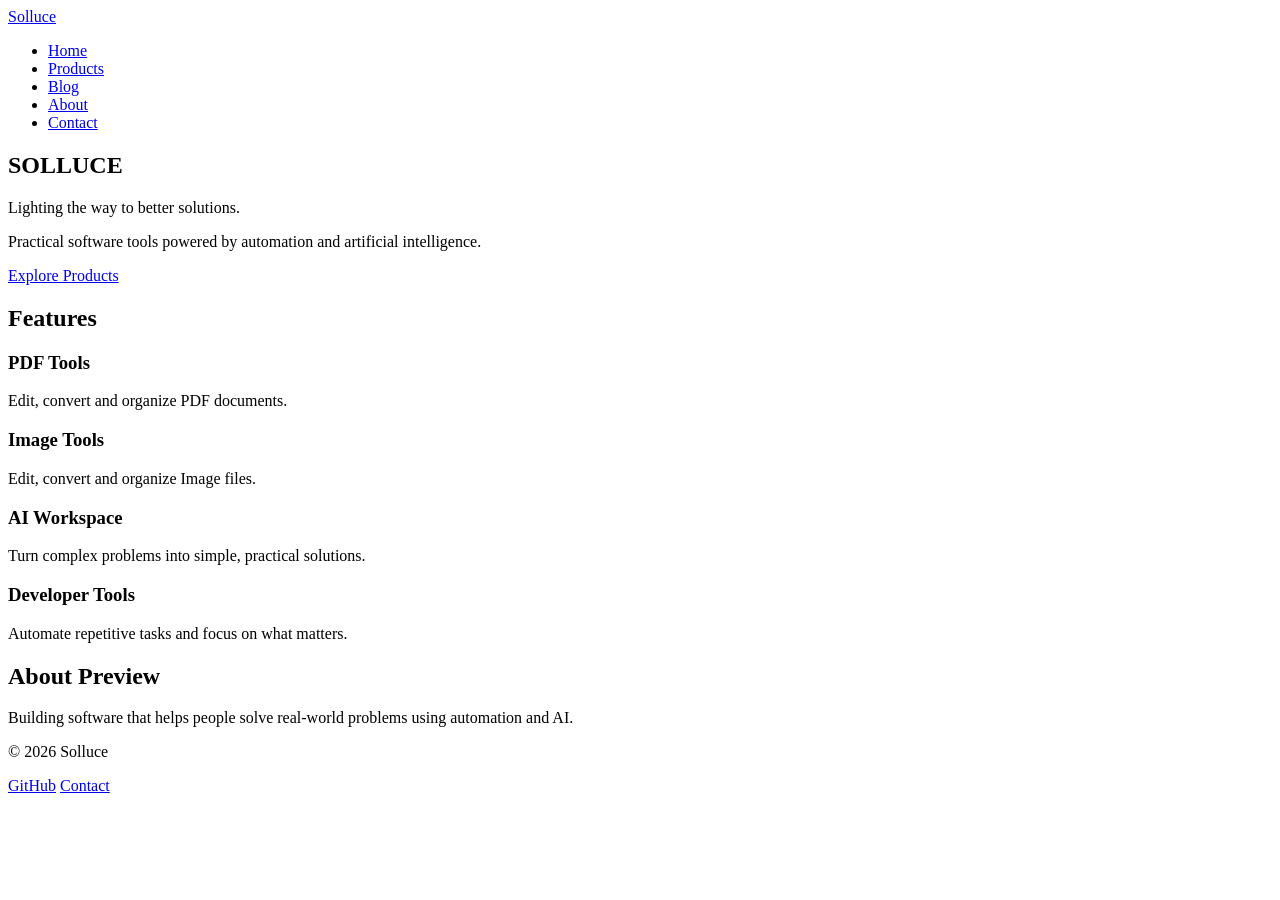
==== index.html @ 92a81cae "Created homepage semantic HTML structure" ====
<!DOCTYPE html>
<html lang="en">
    <head>
        <meta charset="UTF-8">
        <meta name="viewport" content="width=device-width, initial-scale=1.0">
        <meta name="description" content="Solluce builds practical software tools powered by automation and artificial intelligence.">
        <title>Solluce</title>
    </head>
    <body>

        <!-- Header -->
        <header>
            <nav>
                <a href="index.html">Solluce</a>
                <ul>
                    <li><a href="index.html">Home</a></li>
                    <li><a href="pages/products.html">Products</a></li>
                    <li><a href="pages/blog.html">Blog</a></li>
                    <li><a href="pages/about.html">About</a></li>
                    <li><a href="pages/contact.html">Contact</a></li>
                </ul>
            </nav>
        </header>

        <main>

            <!-- Hero Section -->
            <section>
                <h1>SOLLUCE</h1>
                <p>Lighting the way to better solutions.</p>
                <p>Practical software tools powered by automation and artificial intelligence.</p>
                <a href="pages/products.html">Explore Products</a>
            </section>

            <!-- Features -->
            <section>
                <h2>Features</h2>
                <article>
                    <h3>PDF Tools</h3>
                    <p>Edit, convert and organize PDF documents.</p>
                </article>
                <article>
                    <h3>Image Tools</h3>
                    <p>Edit, convert and organize Image files.</p>
                </article>
                <article>
                    <h3>AI Workspace</h3>
                    <p>Turn complex problems into simple, practical solutions.</p>
                </article>
                <article>
                    <h3>Developer Tools</h3>
                    <p>Automate repetitive tasks and focus on what matters.</p>
                </article>
            </section>

            <!-- About Preview -->
            <section>
                <h2>About Preview</h2>
                <p>Building software that helps people solve real-world problems using automation and AI.</p>
            </section>

        </main>

        <footer>
            <p>&copy; 2026 Solluce</p>
            <a href="https://github.com/Moein-azari/Solluce-web" target="_blank" rel="noopener noreferrer">GitHub</a>
            <a href="pages/contact.html">Contact</a>
        </footer>

    </body>
</html>
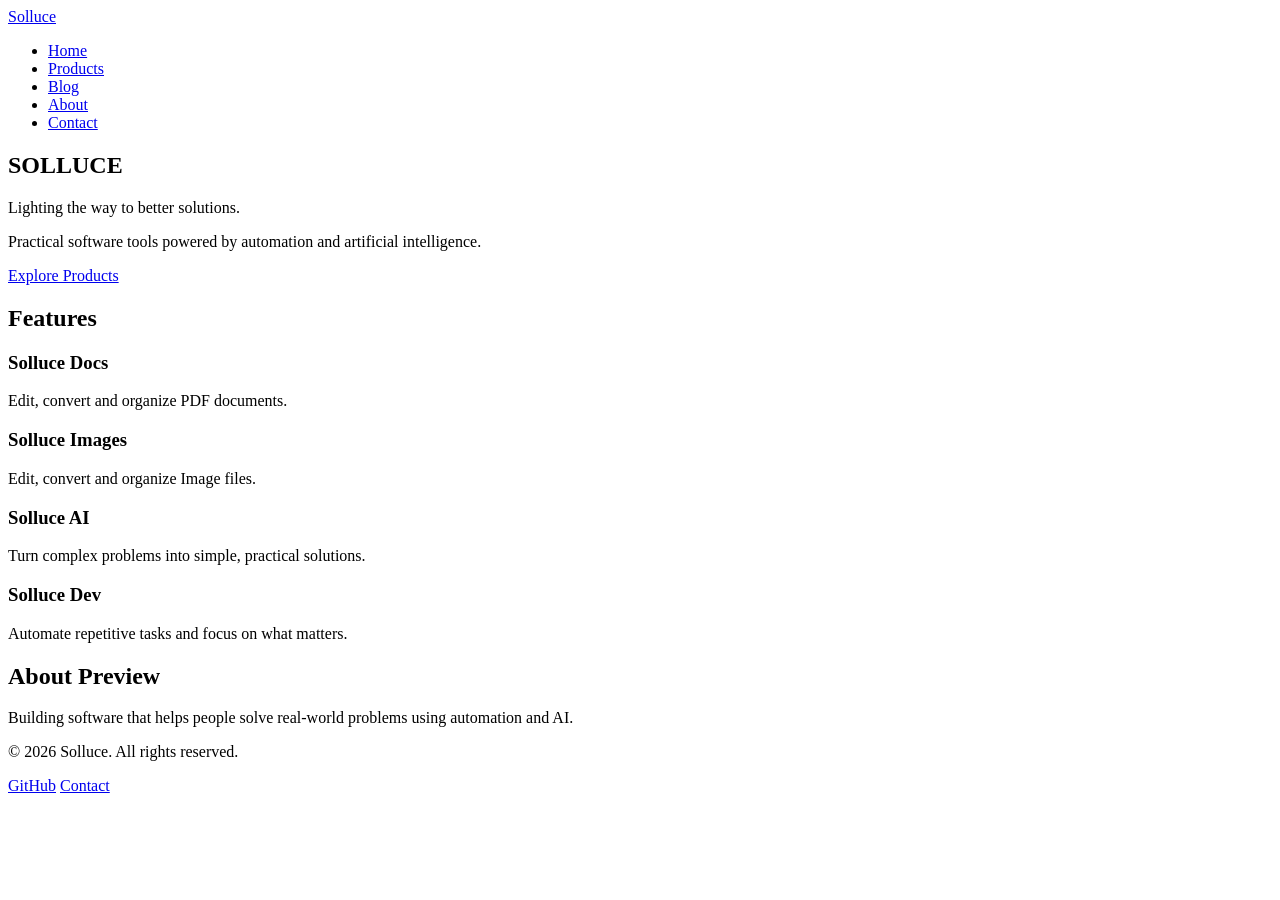
==== commit fee50e16: "Complete HTML structure for all main pages" ====
--- a/index.html
+++ b/index.html
@@ -10,10 +10,10 @@
 
         <!-- Header -->
         <header>
-            <nav>
-                <a href="index.html">Solluce</a>
+            <nav aria-label="Main navigation">
+                <a href="index.html" aria-label="Solluce Home">Solluce</a>
                 <ul>
-                    <li><a href="index.html">Home</a></li>
+                    <li><a href="index.html" aria-current="page">Home</a></li>
                     <li><a href="pages/products.html">Products</a></li>
                     <li><a href="pages/blog.html">Blog</a></li>
                     <li><a href="pages/about.html">About</a></li>
@@ -22,7 +22,7 @@
             </nav>
         </header>
 
-        <main>
+        <main id="main-content">
 
             <!-- Hero Section -->
             <section>
@@ -36,19 +36,19 @@
             <section>
                 <h2>Features</h2>
                 <article>
-                    <h3>PDF Tools</h3>
+                    <h3>Solluce Docs</h3>
                     <p>Edit, convert and organize PDF documents.</p>
                 </article>
                 <article>
-                    <h3>Image Tools</h3>
+                    <h3>Solluce Images</h3>
                     <p>Edit, convert and organize Image files.</p>
                 </article>
                 <article>
-                    <h3>AI Workspace</h3>
+                    <h3>Solluce AI</h3>
                     <p>Turn complex problems into simple, practical solutions.</p>
                 </article>
                 <article>
-                    <h3>Developer Tools</h3>
+                    <h3>Solluce Dev</h3>
                     <p>Automate repetitive tasks and focus on what matters.</p>
                 </article>
             </section>
@@ -62,7 +62,7 @@
         </main>
 
         <footer>
-            <p>&copy; 2026 Solluce</p>
+            <p>&copy; 2026 Solluce. All rights reserved.</p>
             <a href="https://github.com/Moein-azari/Solluce-web" target="_blank" rel="noopener noreferrer">GitHub</a>
             <a href="pages/contact.html">Contact</a>
         </footer>
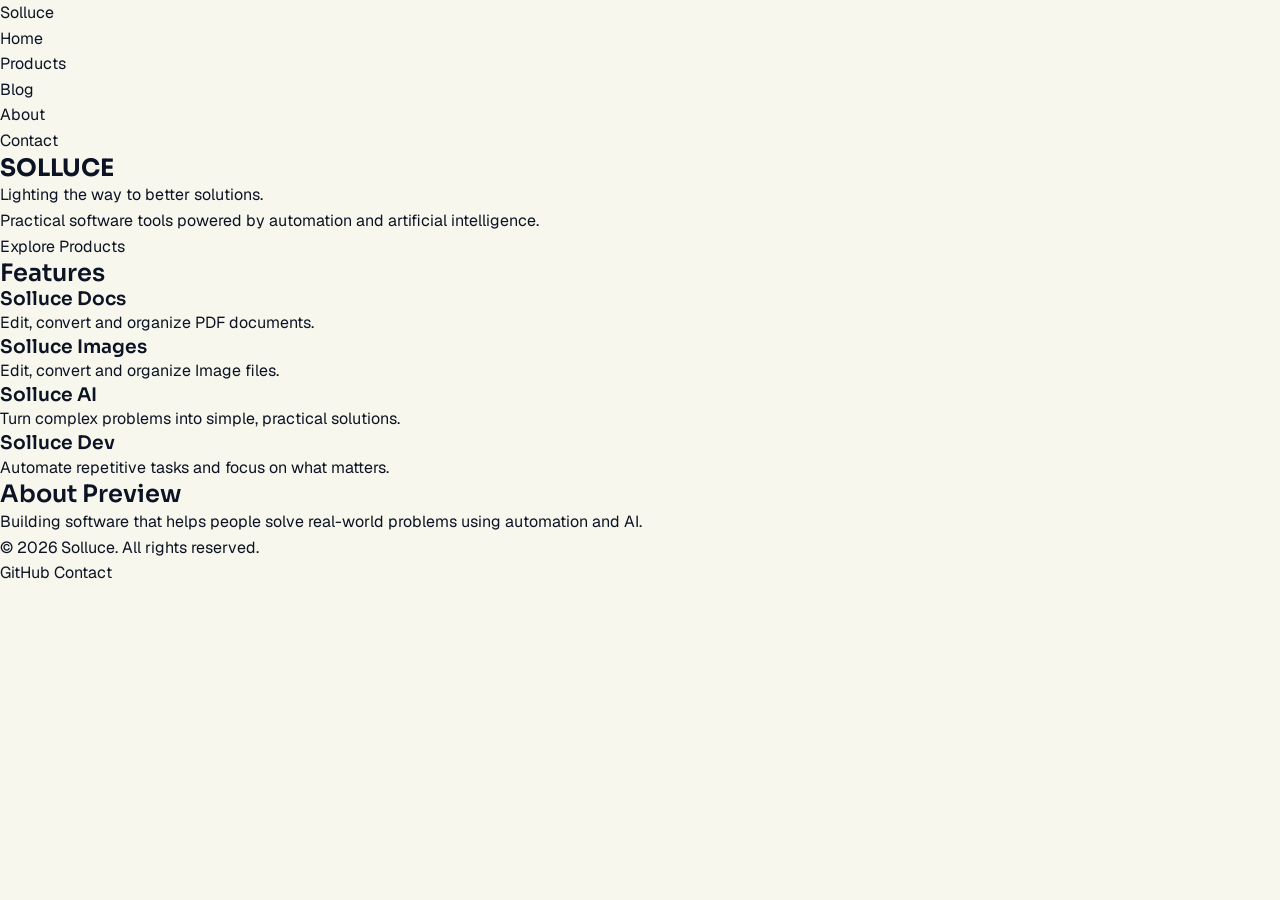
==== commit e5dedbd4: "Add cSS reset, gobalstyles, typography and layout foundations" ====
--- a/index.html
+++ b/index.html
@@ -4,6 +4,7 @@
         <meta charset="UTF-8">
         <meta name="viewport" content="width=device-width, initial-scale=1.0">
         <meta name="description" content="Solluce builds practical software tools powered by automation and artificial intelligence.">
+        <link rel="stylesheet" href="assets/css/style.css">
         <title>Solluce</title>
     </head>
     <body>
--- a/assets/css/style.css
+++ b/assets/css/style.css
@@ -0,0 +1,247 @@
+/* ===================================
+   CSS RESET
+=================================== */
+
+*,
+*::before,
+*::after {
+    box-sizing: border-box;
+    margin: 0;
+    padding: 0;
+}
+
+html {
+    scroll-behavior: smooth;
+}
+
+@media (prefers-reduced-motion: reduce) {
+    html {
+        scroll-behavior: auto;
+    }
+}
+
+body {
+    min-height: 100vh;
+}
+
+img,
+picture,
+video,
+canvas,
+svg {
+    display: block;
+    max-width: 100%;
+}
+
+input,
+button,
+textarea,
+select {
+    font: inherit;
+}
+
+button {
+    cursor: pointer;
+    border: none;
+    background: none;
+}
+
+a {
+    color: inherit;
+    text-decoration: none;
+}
+
+ul,
+ol {
+    list-style: none;
+}
+
+/* ===================================
+   FONT FACES
+=================================== */
+
+@font-face {
+    font-family: "Sora";
+    src: url("../fonts/sora/sora-400.woff2") format("woff2");
+    font-weight: 400;
+    font-style: normal;
+    font-display: swap;
+}
+
+@font-face {
+    font-family: "Sora";
+    src: url("../fonts/sora/sora-600.woff2") format("woff2");
+    font-weight: 600;
+    font-style: normal;
+    font-display: swap;
+}
+
+@font-face {
+    font-family: "Sora";
+    src: url("../fonts/sora/sora-700.woff2") format("woff2");
+    font-weight: 700;
+    font-style: normal;
+    font-display: swap;
+}
+
+@font-face {
+    font-family: "Sora";
+    src: url("../fonts/sora/sora-800.woff2") format("woff2");
+    font-weight: 800;
+    font-style: normal;
+    font-display: swap;
+}
+
+@font-face {
+    font-family: "Geist";
+    src: url("../fonts/geist/geist-400.woff2") format("woff2");
+    font-weight: 400;
+    font-style: normal;
+    font-display: swap;
+}
+
+@font-face {
+    font-family: "Geist";
+    src: url("../fonts/geist/geist-500.woff2") format("woff2");
+    font-weight: 500;
+    font-style: normal;
+    font-display: swap;
+}
+
+@font-face {
+    font-family: "JetBrains Mono";
+    src: url("../fonts/jetbrains-mono/jetbrains-mono-400.woff2") format("woff2");
+    font-weight: 400;
+    font-style: normal;
+    font-display: swap;
+}
+
+
+/* ===================================
+   DESIGN TOKENS
+=================================== */
+
+:root {
+
+    /* Brand Colors */
+
+    --primary: #1A4369;
+    --secondary: #064530;
+    --accent: #E8AB2E;
+
+    --background-primary: #F7F7ED;
+    --surface-primary: #E6EDF5;
+
+    --text-primary: #0C1324;
+    --border: #CBD5E1;
+
+    --success: #22C55E;
+    --warning: #F59E0B;
+    --error: #AB0E0E;
+
+    --font-heading: "Sora", sans-serif;
+    --font-body: "Geist", sans-serif;
+    --font-code: "JetBrains Mono", monospace;
+
+    --font-light: 300;
+    --font-regular: 400;
+    --font-medium: 500;
+    --font-semibold: 600;
+    --font-bold: 700;
+    --font-extrabold: 800;
+
+    --space-xs: 4px;
+    --space-sm: 8px;
+    --space-md: 16px;
+    --space-lg: 24px;
+    --space-xl: 32px;
+    --space-2xl: 48px;
+
+    --radius-xs: 4px;
+    --radius-sm: 8px;
+    --radius-md: 12px;
+    --radius-lg: 20px;
+    --radius-full: 9999px;
+
+    --transition-fast: 150ms ease;
+    --transition-normal: 250ms ease;
+    --transition-slow: 400ms ease;
+
+    --shadow-sm: 0 2px 4px rgba(0,0,0,.08);
+    --shadow-md: 0 8px 24px rgba(0,0,0,.10);
+    --shadow-lg: 0 16px 40px rgba(0,0,0,.15);
+
+    --container-width: 1200px;
+}
+
+
+/* ===================================
+   GLOBAL STYLES
+=================================== */
+
+body {
+    background-color: var(--background-primary);
+    color: var(--text-primary);
+    font-family: var(--font-body);
+    font-weight: var(--font-regular);
+    line-height: 1.6;
+}
+
+::selection {
+    background-color: var(--accent);
+    color: var(--background-primary);
+}
+
+
+/* ===================================
+   TYPOGRAPHY
+=================================== */
+
+h1,
+h2,
+h3,
+h4,
+h5,
+h6 {
+    font-family: var(--font-heading);
+    line-height: 1.2;
+}
+
+h1 {
+    font-weight: var(--font-bold);
+}
+
+h2,
+h3 {
+    font-weight: var(--font-semibold);
+}
+
+code,
+pre {
+    font-family: var(--font-code);
+}
+
+
+/* ===================================
+   LAYOUT
+=================================== */
+
+.container {
+    width: min(100% - 2rem, var(--container-width));
+    margin-inline: auto;
+}
+
+
+/* ===================================
+   COMPONENTS
+=================================== */
+
+
+/* ===================================
+   UTILITIES
+=================================== */
+
+
+/* ===================================
+   RESPONSIVE
+=================================== */
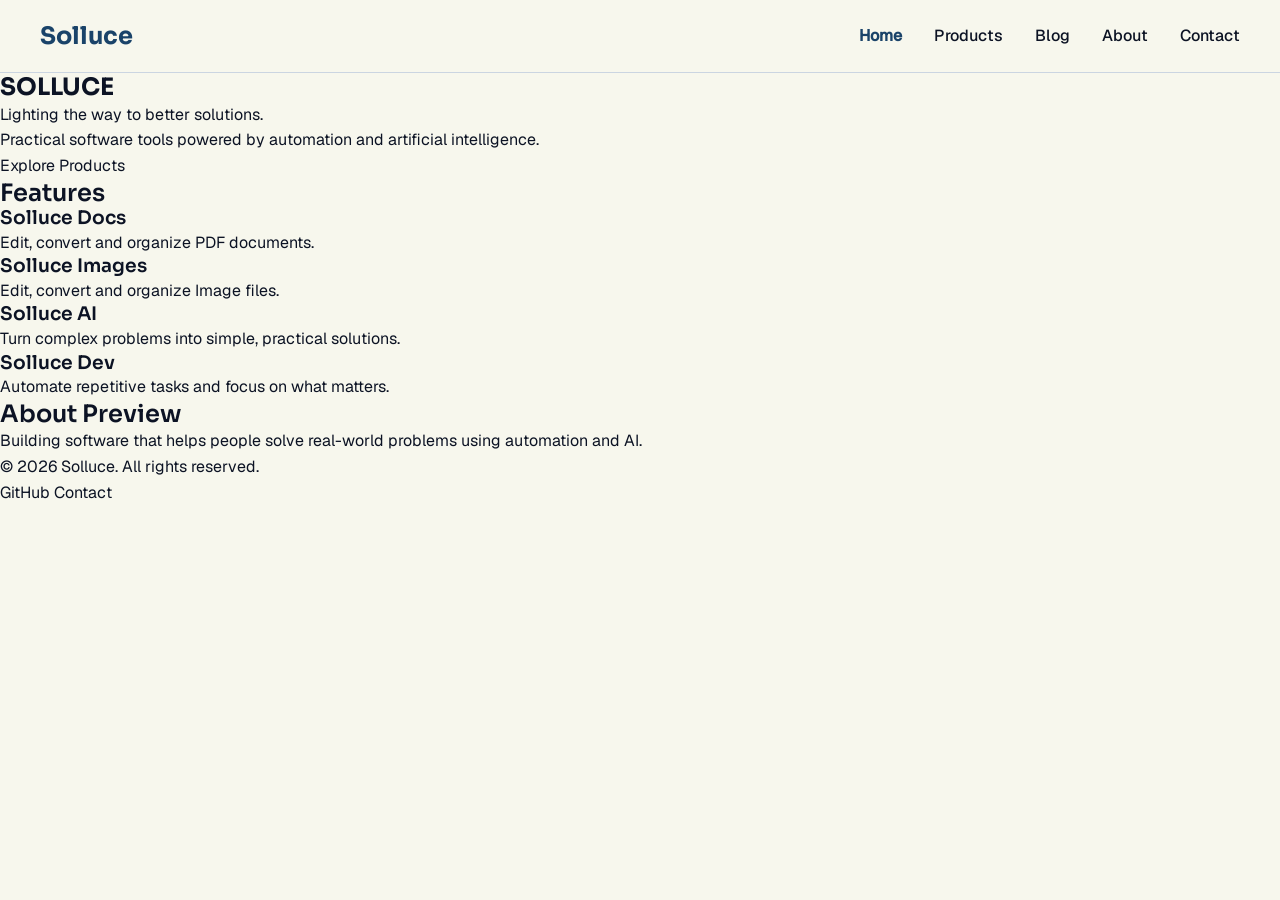
==== commit d9dccf7b: "Style header and navigation" ====
--- a/index.html
+++ b/index.html
@@ -11,16 +11,18 @@
 
         <!-- Header -->
         <header>
-            <nav aria-label="Main navigation">
-                <a href="index.html" aria-label="Solluce Home">Solluce</a>
-                <ul>
-                    <li><a href="index.html" aria-current="page">Home</a></li>
-                    <li><a href="pages/products.html">Products</a></li>
-                    <li><a href="pages/blog.html">Blog</a></li>
-                    <li><a href="pages/about.html">About</a></li>
-                    <li><a href="pages/contact.html">Contact</a></li>
-                </ul>
-            </nav>
+            <div class="container">
+                <nav aria-label="Main navigation">
+                    <a href="index.html" aria-label="Solluce Home">Solluce</a>
+                    <ul>
+                        <li><a href="index.html" aria-current="page">Home</a></li>
+                        <li><a href="pages/products.html">Products</a></li>
+                        <li><a href="pages/blog.html">Blog</a></li>
+                        <li><a href="pages/about.html">About</a></li>
+                        <li><a href="pages/contact.html">Contact</a></li>
+                    </ul>
+                </nav>
+            </div>
         </header>
 
         <main id="main-content">
--- a/assets/css/style.css
+++ b/assets/css/style.css
@@ -236,6 +236,49 @@
    COMPONENTS
 =================================== */
 
+header {
+    background-color: var(--background-primary);
+    border-bottom: 1px solid var(--border);
+}
+
+header nav {
+    display: flex;
+    justify-content: space-between;
+    align-items: center;
+
+    min-height: 72px;
+}
+
+header ul {
+    display: flex;
+    align-items: center;
+    gap: var(--space-xl);
+}
+
+header nav > a {
+    font-family: var(--font-heading);
+    font-size: 1.5rem;
+    font-weight: var(--font-bold);
+
+    color: var(--primary);
+}
+
+header ul a {
+    font-family: var(--font-body);
+    font-weight: var(--font-medium);
+
+    transition: color var(--transition-fast);
+}
+
+header ul a:hover {
+    color: var(--primary);
+}
+
+header a[aria-current="page"] {
+    color: var(--primary);
+    font-weight: var(--font-semibold);
+}
+
 
 /* ===================================
    UTILITIES
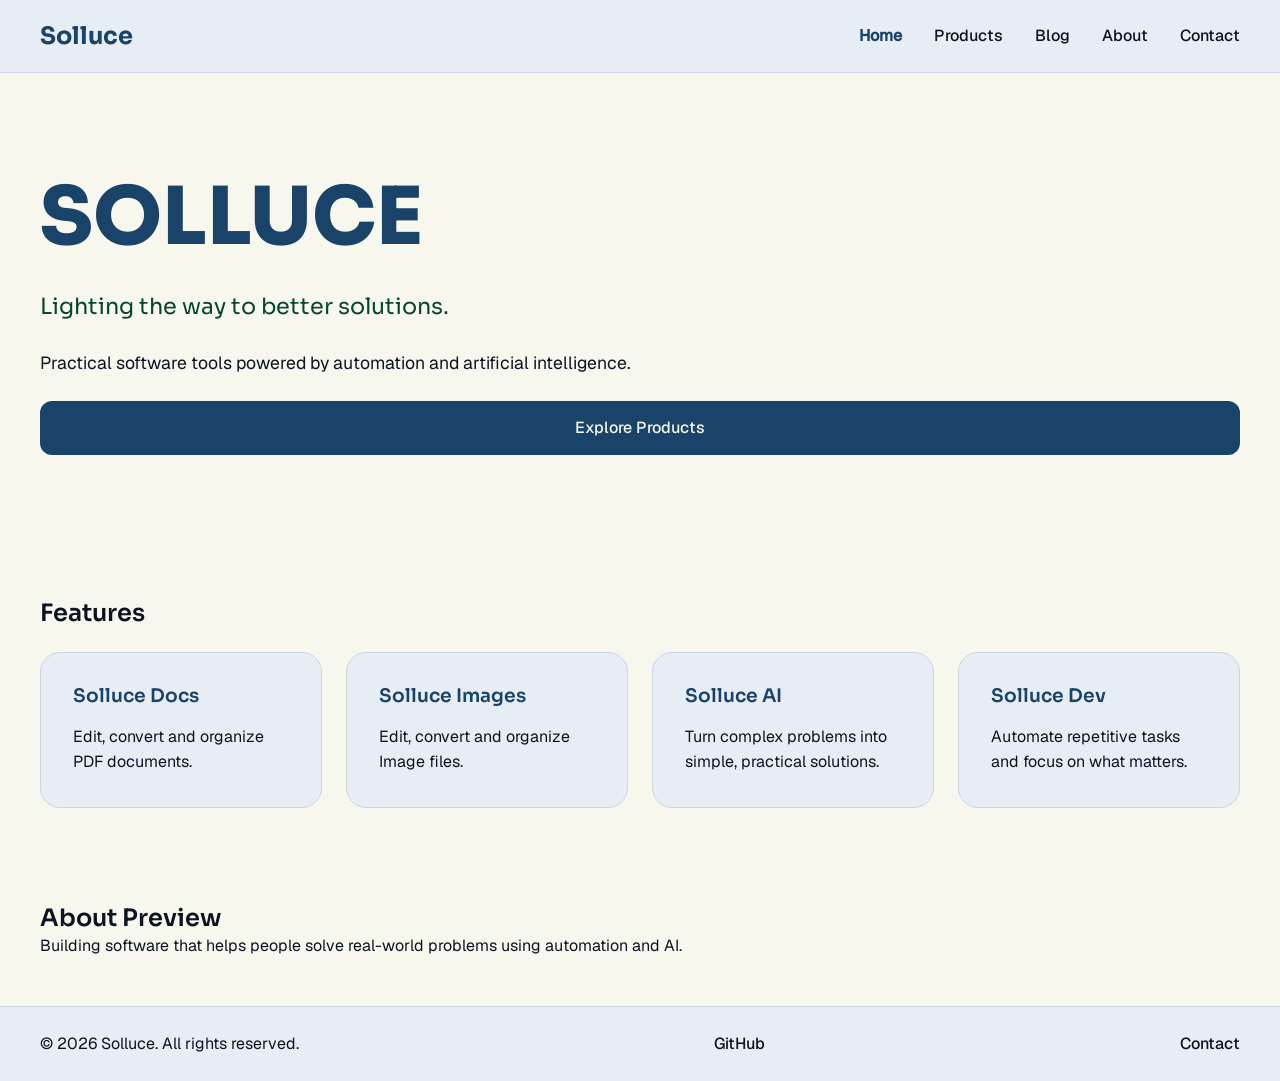
==== commit 86075307: "Fix border variable bug and complete card, footer and section spacing styles" ====
--- a/index.html
+++ b/index.html
@@ -13,13 +13,35 @@
         <header>
             <div class="container">
                 <nav aria-label="Main navigation">
-                    <a href="index.html" aria-label="Solluce Home">Solluce</a>
+                    <a href="index.html" aria-label="Solluce Home">
+                        Solluce
+                    </a>
                     <ul>
-                        <li><a href="index.html" aria-current="page">Home</a></li>
-                        <li><a href="pages/products.html">Products</a></li>
-                        <li><a href="pages/blog.html">Blog</a></li>
-                        <li><a href="pages/about.html">About</a></li>
-                        <li><a href="pages/contact.html">Contact</a></li>
+                        <li>
+                            <a href="index.html" aria-current="page">
+                                Home
+                            </a>
+                        </li>
+                        <li>
+                            <a href="pages/products.html">
+                                Products
+                            </a>
+                        </li>
+                        <li>
+                            <a href="pages/blog.html">
+                                Blog
+                            </a>
+                        </li>
+                        <li>
+                            <a href="pages/about.html">
+                                About
+                            </a>
+                        </li>
+                        <li>
+                            <a href="pages/contact.html">
+                                Contact
+                            </a>
+                        </li>
                     </ul>
                 </nav>
             </div>
@@ -28,46 +50,86 @@
         <main id="main-content">
 
             <!-- Hero Section -->
-            <section>
-                <h1>SOLLUCE</h1>
-                <p>Lighting the way to better solutions.</p>
-                <p>Practical software tools powered by automation and artificial intelligence.</p>
-                <a href="pages/products.html">Explore Products</a>
+            <section class="hero">
+                <div class="container">
+                    <h1>SOLLUCE</h1>
+                    <p class="hero-tagline">
+                        Lighting the way to better solutions.
+                    </p>
+                    <p class="hero-description">
+                        Practical software tools powered by automation and artificial intelligence.
+                    </p>
+                    <a class="button-primary" href="pages/products.html">
+                        Explore Products
+                    </a>
+                </div>
             </section>
 
             <!-- Features -->
-            <section>
-                <h2>Features</h2>
-                <article>
-                    <h3>Solluce Docs</h3>
-                    <p>Edit, convert and organize PDF documents.</p>
-                </article>
-                <article>
-                    <h3>Solluce Images</h3>
-                    <p>Edit, convert and organize Image files.</p>
-                </article>
-                <article>
-                    <h3>Solluce AI</h3>
-                    <p>Turn complex problems into simple, practical solutions.</p>
-                </article>
-                <article>
-                    <h3>Solluce Dev</h3>
-                    <p>Automate repetitive tasks and focus on what matters.</p>
-                </article>
+            <section class="features">
+                <div class="container">
+                    <h2>Features</h2>
+                    <div class="card-grid">
+                        <article class="card">
+                            <div class="card-header">
+                                <h3>Solluce Docs</h3>
+                            </div>
+                            <div class="card-body">
+                                <p>
+                                    Edit, convert and organize PDF documents.
+                                </p>
+                            </div>
+                        </article>
+                        <article class="card">
+                            <div class="card-header">
+                                <h3>Solluce Images</h3>
+                            </div>
+                            <div class="card-body">
+                                <p>
+                                    Edit, convert and organize Image files.
+                                </p>
+                            </div>
+                        </article>
+                        <article class="card">
+                            <div class="card-header">
+                                <h3>Solluce AI</h3>
+                            </div>
+                            <div class="card-body">
+                                <p>
+                                    Turn complex problems into simple, practical solutions.
+                                </p>
+                            </div>
+                        </article>
+                        <article class="card">
+                            <div class="card-header">
+                                <h3>Solluce Dev</h3>
+                            </div>
+                            <div class="card-body">
+                                <p>
+                                    Automate repetitive tasks and focus on what matters.
+                                </p>
+                            </div>
+                        </article>
+                    </div>
+                </div>
             </section>
 
             <!-- About Preview -->
-            <section>
-                <h2>About Preview</h2>
-                <p>Building software that helps people solve real-world problems using automation and AI.</p>
+            <section class="about-preview">
+                <div class="container">
+                    <h2>About Preview</h2>
+                    <p>Building software that helps people solve real-world problems using automation and AI.</p>
+                </div>
             </section>
 
         </main>
 
         <footer>
-            <p>&copy; 2026 Solluce. All rights reserved.</p>
-            <a href="https://github.com/Moein-azari/Solluce-web" target="_blank" rel="noopener noreferrer">GitHub</a>
-            <a href="pages/contact.html">Contact</a>
+            <div class="container">
+                <p>&copy; 2026 Solluce. All rights reserved.</p>
+                <a href="https://github.com/Moein-azari/Solluce-web" target="_blank" rel="noopener noreferrer">GitHub</a>
+                <a href="pages/contact.html">Contact</a>
+            </div>
         </footer>
 
     </body>
--- a/assets/css/style.css
+++ b/assets/css/style.css
@@ -56,6 +56,7 @@
     list-style: none;
 }
 
+
 /* ===================================
    FONT FACES
 =================================== */
@@ -124,7 +125,6 @@
 :root {
 
     /* Brand Colors */
-
     --primary: #1A4369;
     --secondary: #064530;
     --accent: #E8AB2E;
@@ -133,12 +133,13 @@
     --surface-primary: #E6EDF5;
 
     --text-primary: #0C1324;
-    --border: #CBD5E1;
+    --border-color: #CBD5E1;
 
     --success: #22C55E;
     --warning: #F59E0B;
     --error: #AB0E0E;
 
+    /* Typography */
     --font-heading: "Sora", sans-serif;
     --font-body: "Geist", sans-serif;
     --font-code: "JetBrains Mono", monospace;
@@ -150,6 +151,7 @@
     --font-bold: 700;
     --font-extrabold: 800;
 
+    /* Spacing */
     --space-xs: 4px;
     --space-sm: 8px;
     --space-md: 16px;
@@ -157,20 +159,24 @@
     --space-xl: 32px;
     --space-2xl: 48px;
 
+    /* Radius */
     --radius-xs: 4px;
     --radius-sm: 8px;
     --radius-md: 12px;
     --radius-lg: 20px;
     --radius-full: 9999px;
 
+    /* Transitions */
     --transition-fast: 150ms ease;
     --transition-normal: 250ms ease;
     --transition-slow: 400ms ease;
 
+    /* Shadows */
     --shadow-sm: 0 2px 4px rgba(0,0,0,.08);
     --shadow-md: 0 8px 24px rgba(0,0,0,.10);
     --shadow-lg: 0 16px 40px rgba(0,0,0,.15);
 
+    /* Layout */
     --container-width: 1200px;
 }
 
@@ -231,22 +237,34 @@
     margin-inline: auto;
 }
 
+main section {
+    padding-block: var(--space-2xl);
+}
+
 
 /* ===================================
    COMPONENTS
 =================================== */
 
+/* --- Header & Navigation --- */
+
 header {
-    background-color: var(--background-primary);
-    border-bottom: 1px solid var(--border);
+    background-color: var(--surface-primary);
+    border-bottom: 1px solid var(--border-color);
 }
 
 header nav {
     display: flex;
+    align-items: center;
     justify-content: space-between;
-    align-items: center;
-
     min-height: 72px;
+}
+
+header nav > a {
+    font-family: var(--font-heading);
+    font-size: 1.5rem;
+    font-weight: var(--font-bold);
+    color: var(--primary);
 }
 
 header ul {
@@ -255,18 +273,9 @@
     gap: var(--space-xl);
 }
 
-header nav > a {
-    font-family: var(--font-heading);
-    font-size: 1.5rem;
-    font-weight: var(--font-bold);
-
-    color: var(--primary);
-}
-
 header ul a {
     font-family: var(--font-body);
     font-weight: var(--font-medium);
-
     transition: color var(--transition-fast);
 }
 
@@ -277,6 +286,147 @@
 header a[aria-current="page"] {
     color: var(--primary);
     font-weight: var(--font-semibold);
+}
+
+
+/* --- Hero --- */
+
+.hero {
+    padding-block: 6rem;
+}
+
+.hero .container {
+    display: flex;
+    flex-direction: column;
+    gap: var(--space-lg);
+}
+
+.hero h1 {
+    font-size: clamp(3rem, 8vw, 5rem);
+    font-weight: var(--font-extrabold);
+    color: var(--primary);
+}
+
+.hero-tagline {
+    font-family: var(--font-heading);
+    font-size: 1.4rem;
+    color: var(--secondary);
+}
+
+.hero-description {
+    max-width: 650px;
+    font-size: 1.1rem;
+    color: var(--text-primary);
+}
+
+
+/* --- Buttons --- */
+
+.button-primary {
+    display: inline-flex;
+    align-items: center;
+    justify-content: center;
+    padding: 0.9rem 1.6rem;
+    border-radius: var(--radius-md);
+    background-color: var(--primary);
+    color: var(--background-primary);
+    font-family: var(--font-body);
+    font-weight: var(--font-medium);
+    transition:
+        background-color var(--transition-fast),
+        transform var(--transition-fast);
+}
+
+.button-primary:hover {
+    background-color: var(--secondary);
+    transform: translateY(-2px);
+}
+
+.button-primary:active {
+    transform: translateY(0);
+}
+
+.button-primary:focus-visible {
+    outline: 2px solid var(--accent);
+    outline-offset: 3px;
+}
+
+
+/* --- Cards --- */
+
+.card-grid {
+    display: grid;
+    gap: var(--space-lg);
+    grid-template-columns: repeat(auto-fit, minmax(260px, 1fr));
+    margin-top: var(--space-lg);
+}
+
+.card {
+    padding: var(--space-xl);
+    border: 1px solid var(--border-color);
+    border-radius: var(--radius-lg);
+    background: var(--surface-primary);
+    transition:
+        transform var(--transition-fast),
+        box-shadow var(--transition-fast);
+}
+
+.card:hover {
+    transform: translateY(-4px);
+    box-shadow: var(--shadow-md);
+}
+
+.card-header {
+    margin-bottom: var(--space-md);
+}
+
+.card-header h3 {
+    color: var(--primary);
+}
+
+.card-body p {
+    color: var(--text-primary);
+}
+
+.card-footer {
+    margin-top: var(--space-lg);
+}
+
+.card-badge {
+    display: inline-block;
+    background-color: var(--accent);
+    color: var(--text-primary);
+    font-size: 0.75rem;
+    font-weight: var(--font-semibold);
+    padding: 2px var(--space-sm);
+    border-radius: var(--radius-full);
+    margin-bottom: var(--space-xs);
+}
+
+
+/* --- Footer --- */
+
+footer {
+    background-color: var(--surface-primary);
+    border-top: 1px solid var(--border-color);
+}
+
+footer .container {
+    display: flex;
+    align-items: center;
+    justify-content: space-between;
+    flex-wrap: wrap;
+    gap: var(--space-md);
+    padding-block: var(--space-lg);
+}
+
+footer a {
+    font-weight: var(--font-medium);
+    transition: color var(--transition-fast);
+}
+
+footer a:hover {
+    color: var(--primary);
 }
 
 
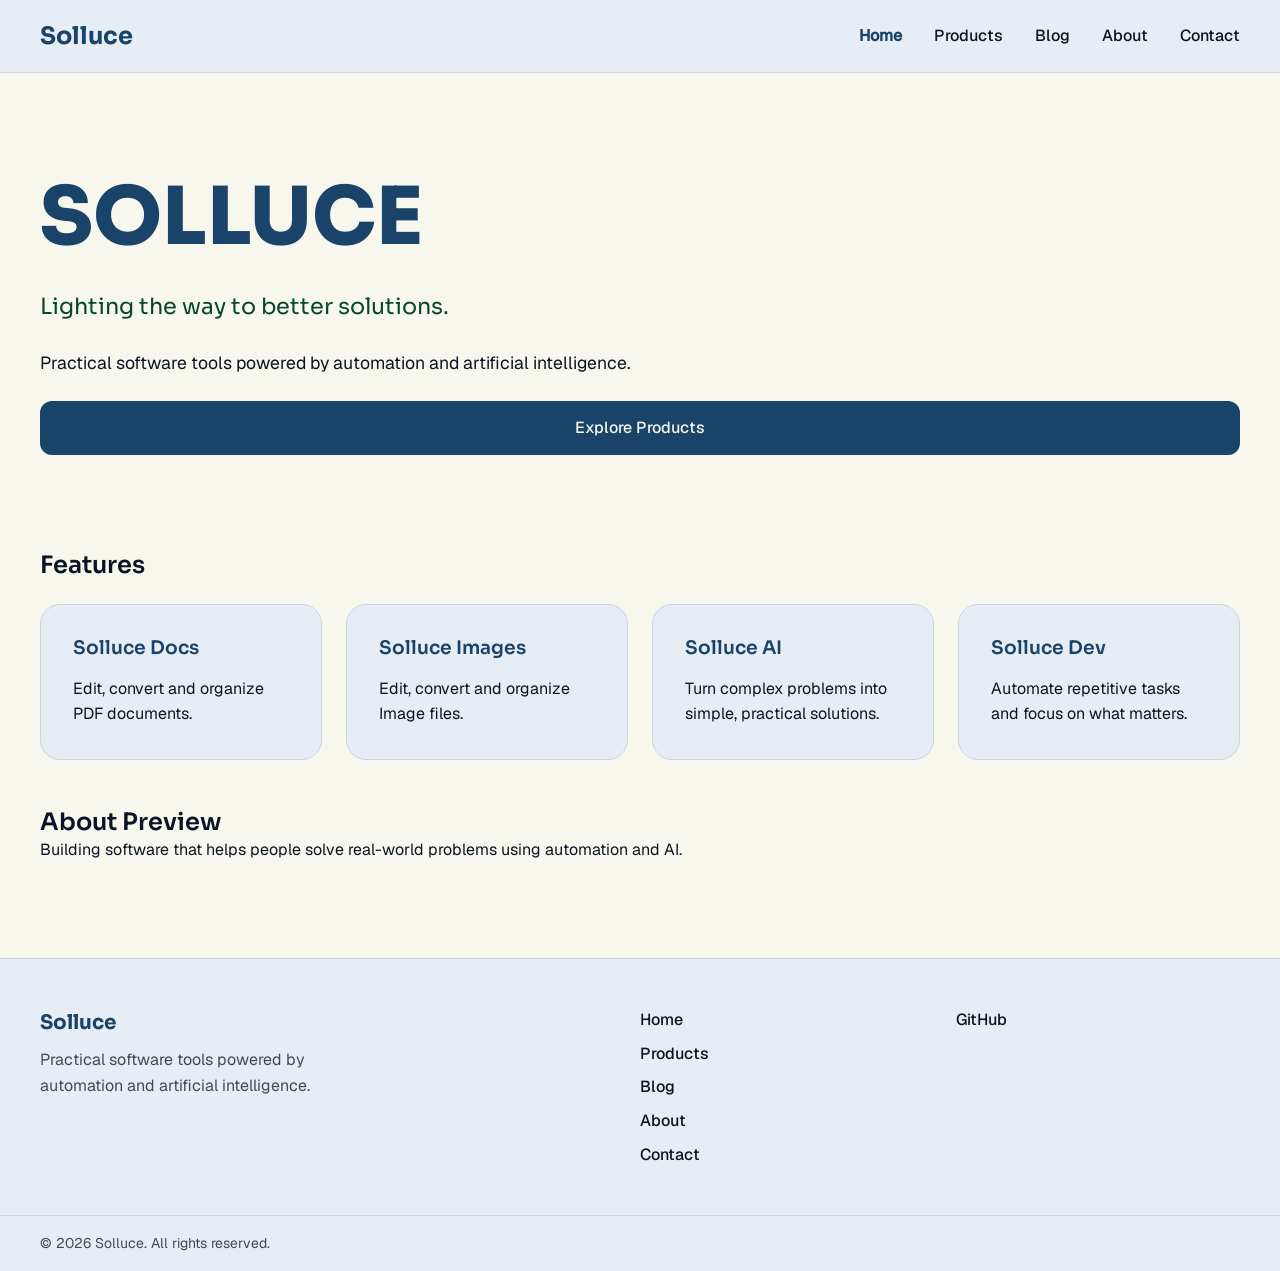
==== commit 7af66110: "Complete phase 1: footer component, foms, utilities, skip link and section spacing" ====
--- a/index.html
+++ b/index.html
@@ -8,6 +8,10 @@
         <title>Solluce</title>
     </head>
     <body>
+
+        <a href="#main-content" class="visually-hidden">
+            Skip to main content
+        </a>
 
         <!-- Header -->
         <header>
@@ -125,10 +129,33 @@
         </main>
 
         <footer>
-            <div class="container">
-                <p>&copy; 2026 Solluce. All rights reserved.</p>
-                <a href="https://github.com/Moein-azari/Solluce-web" target="_blank" rel="noopener noreferrer">GitHub</a>
-                <a href="pages/contact.html">Contact</a>
+            <div class="container footer-grid">
+
+                <div class="footer-brand">
+                    <a href="index.html" class="footer-logo">Solluce</a>
+                    <p>Practical software tools powered by automation and artificial intelligence.</p>
+                </div>
+
+                <nav class="footer-nav" aria-label="Footer navigation">
+                    <ul>
+                        <li><a href="index.html">Home</a></li>
+                        <li><a href="pages/products.html">Products</a></li>
+                        <li><a href="pages/blog.html">Blog</a></li>
+                        <li><a href="pages/about.html">About</a></li>
+                        <li><a href="pages/contact.html">Contact</a></li>
+                    </ul>
+                </nav>
+
+                <div class="footer-social">
+                    <a href="https://github.com/Moein-azari/Solluce-web" target="_blank" rel="noopener noreferrer">GitHub</a>
+                </div>
+
+            </div>
+
+            <div class="footer-bottom">
+                <div class="container">
+                    <p>&copy; 2026 Solluce. All rights reserved.</p>
+                </div>
             </div>
         </footer>
 
--- a/assets/css/style.css
+++ b/assets/css/style.css
@@ -241,6 +241,9 @@
     padding-block: var(--space-2xl);
 }
 
+main section + section {
+    padding-top: 0;
+}
 
 /* ===================================
    COMPONENTS
@@ -409,30 +412,149 @@
 footer {
     background-color: var(--surface-primary);
     border-top: 1px solid var(--border-color);
-}
-
-footer .container {
+    margin-top: var(--space-2xl);
+}
+
+.footer-grid {
+    display: grid;
+    grid-template-columns: 2fr 1fr 1fr;
+    gap: var(--space-xl);
+    padding-block: var(--space-2xl);
+}
+
+.footer-brand .footer-logo {
+    font-family: var(--font-heading);
+    font-size: 1.25rem;
+    font-weight: var(--font-bold);
+    color: var(--primary);
+}
+
+.footer-brand p {
+    margin-top: var(--space-sm);
+    max-width: 320px;
+    color: var(--text-primary);
+    opacity: 0.75;
+}
+
+.footer-nav ul {
     display: flex;
-    align-items: center;
-    justify-content: space-between;
-    flex-wrap: wrap;
-    gap: var(--space-md);
-    padding-block: var(--space-lg);
-}
-
-footer a {
+    flex-direction: column;
+    gap: var(--space-sm);
+}
+
+.footer-nav a,
+.footer-social a {
     font-weight: var(--font-medium);
     transition: color var(--transition-fast);
 }
 
-footer a:hover {
-    color: var(--primary);
+.footer-nav a:hover,
+.footer-social a:hover {
+    color: var(--primary);
+}
+
+.footer-bottom {
+    border-top: 1px solid var(--border-color);
+}
+
+.footer-bottom .container {
+    padding-block: var(--space-md);
+    font-size: 0.875rem;
+    opacity: 0.75;
+}
+
+
+/* --- Forms --- */
+
+.form {
+    display: flex;
+    flex-direction: column;
+    gap: var(--space-lg);
+    max-width: 560px;
+    margin-top: var(--space-lg);
+}
+
+.form-group {
+    display: flex;
+    flex-direction: column;
+    gap: var(--space-xs);
+}
+
+.form-group label {
+    font-weight: var(--font-medium);
+    font-size: 0.9rem;
+    color: var(--text-primary);
+}
+
+.form-group input,
+.form-group textarea {
+    padding: var(--space-sm) var(--space-md);
+    border: 1px solid var(--border-color);
+    border-radius: var(--radius-sm);
+    background-color: var(--background-primary);
+    color: var(--text-primary);
+    transition:
+        border-color var(--transition-fast),
+        box-shadow var(--transition-fast);
+}
+
+.form-group textarea {
+    resize: vertical;
+    min-height: 120px;
+}
+
+.form-group input:focus,
+.form-group textarea:focus {
+    outline: none;
+    border-color: var(--primary);
+    box-shadow: 0 0 0 3px rgba(26, 67, 105, 0.15);
+}
+
+.form-group input:invalid:not(:placeholder-shown),
+.form-group textarea:invalid:not(:placeholder-shown) {
+    border-color: var(--error);
+}
+
+.form .button-primary {
+    align-self: flex-start;
 }
 
 
 /* ===================================
    UTILITIES
 =================================== */
+
+.text-center {
+    text-align: center;
+}
+
+.text-primary {
+    color: var(--primary);
+}
+
+.text-secondary {
+    color: var(--secondary);
+}
+
+.text-muted {
+    opacity: 0.75;
+}
+
+.hidden {
+    display: none;
+}
+
+.visually-hidden {
+    position: absolute;
+    width: 1px;
+    height: 1px;
+    padding: 0;
+    margin: -1px;
+    overflow: hidden;
+    clip: rect(0, 0, 0, 0);
+    white-space: nowrap;
+    border: 0;
+}
 
 
 /* ===================================
